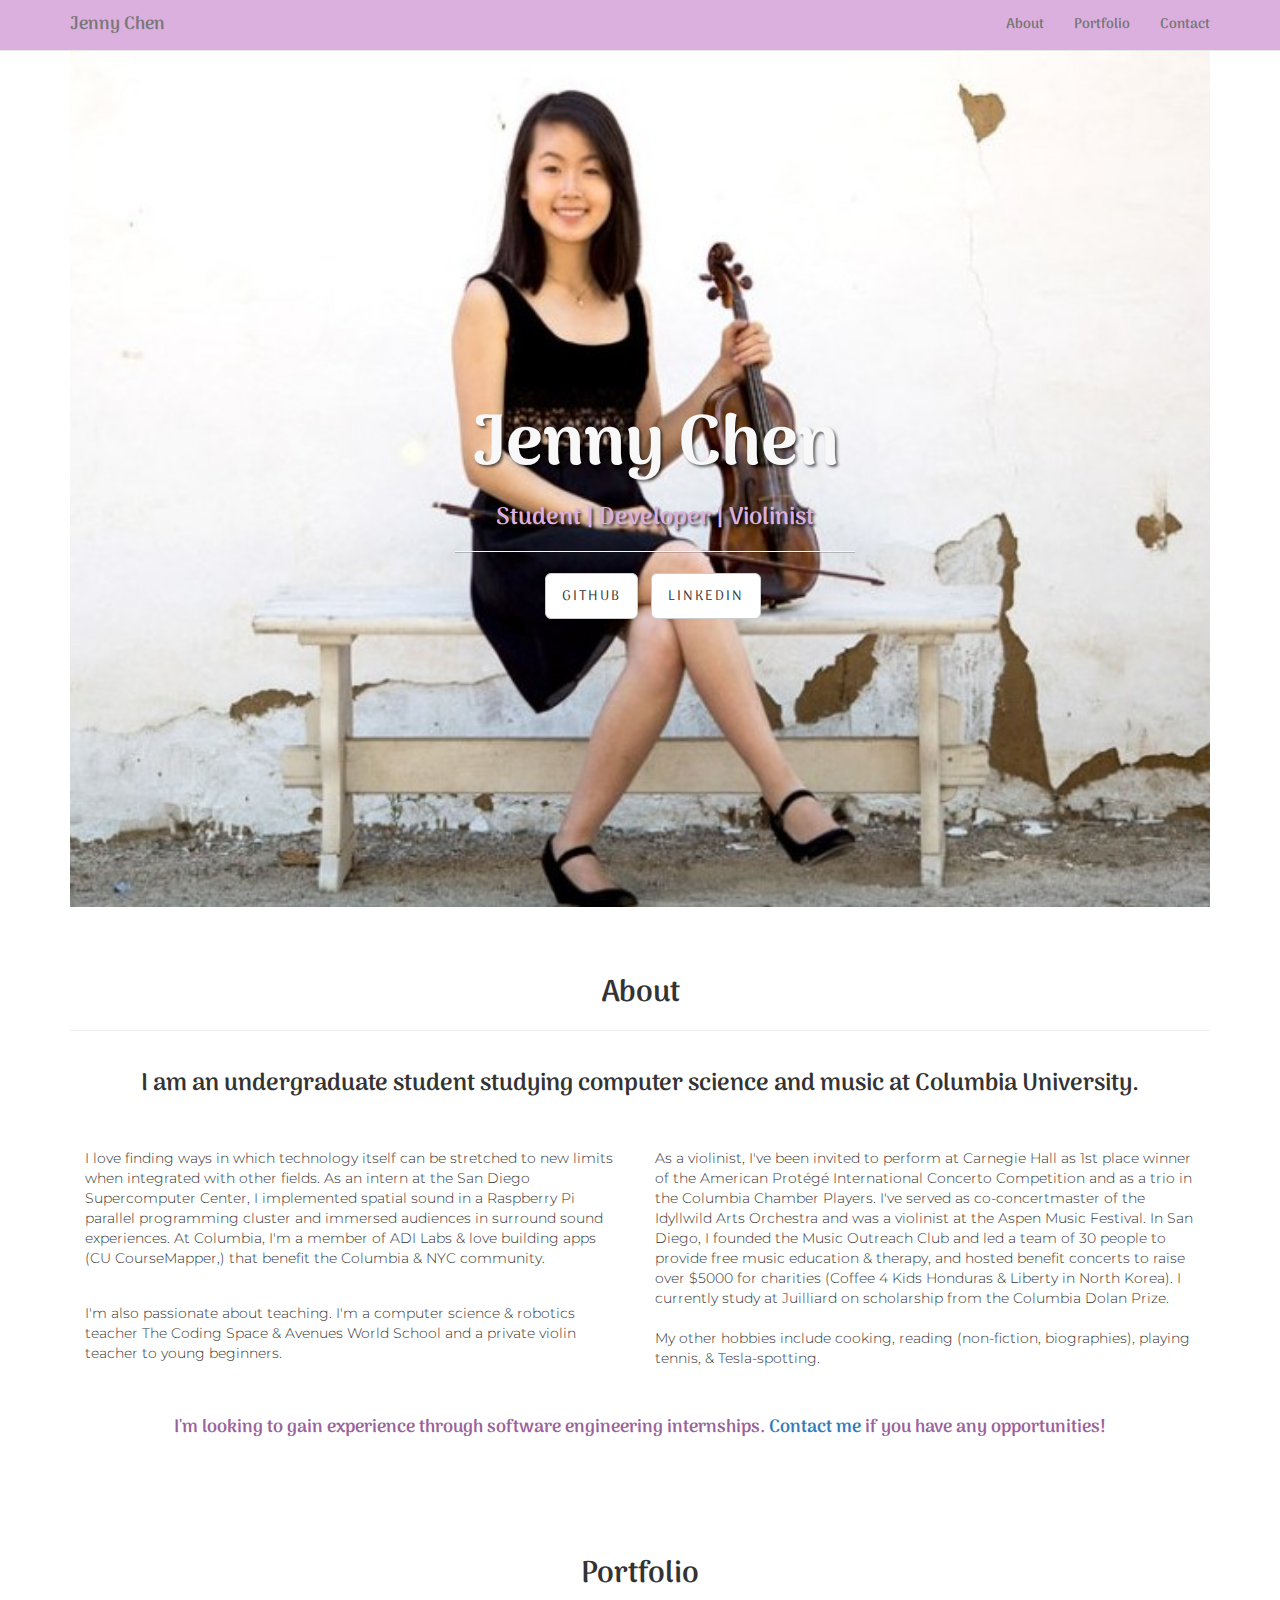
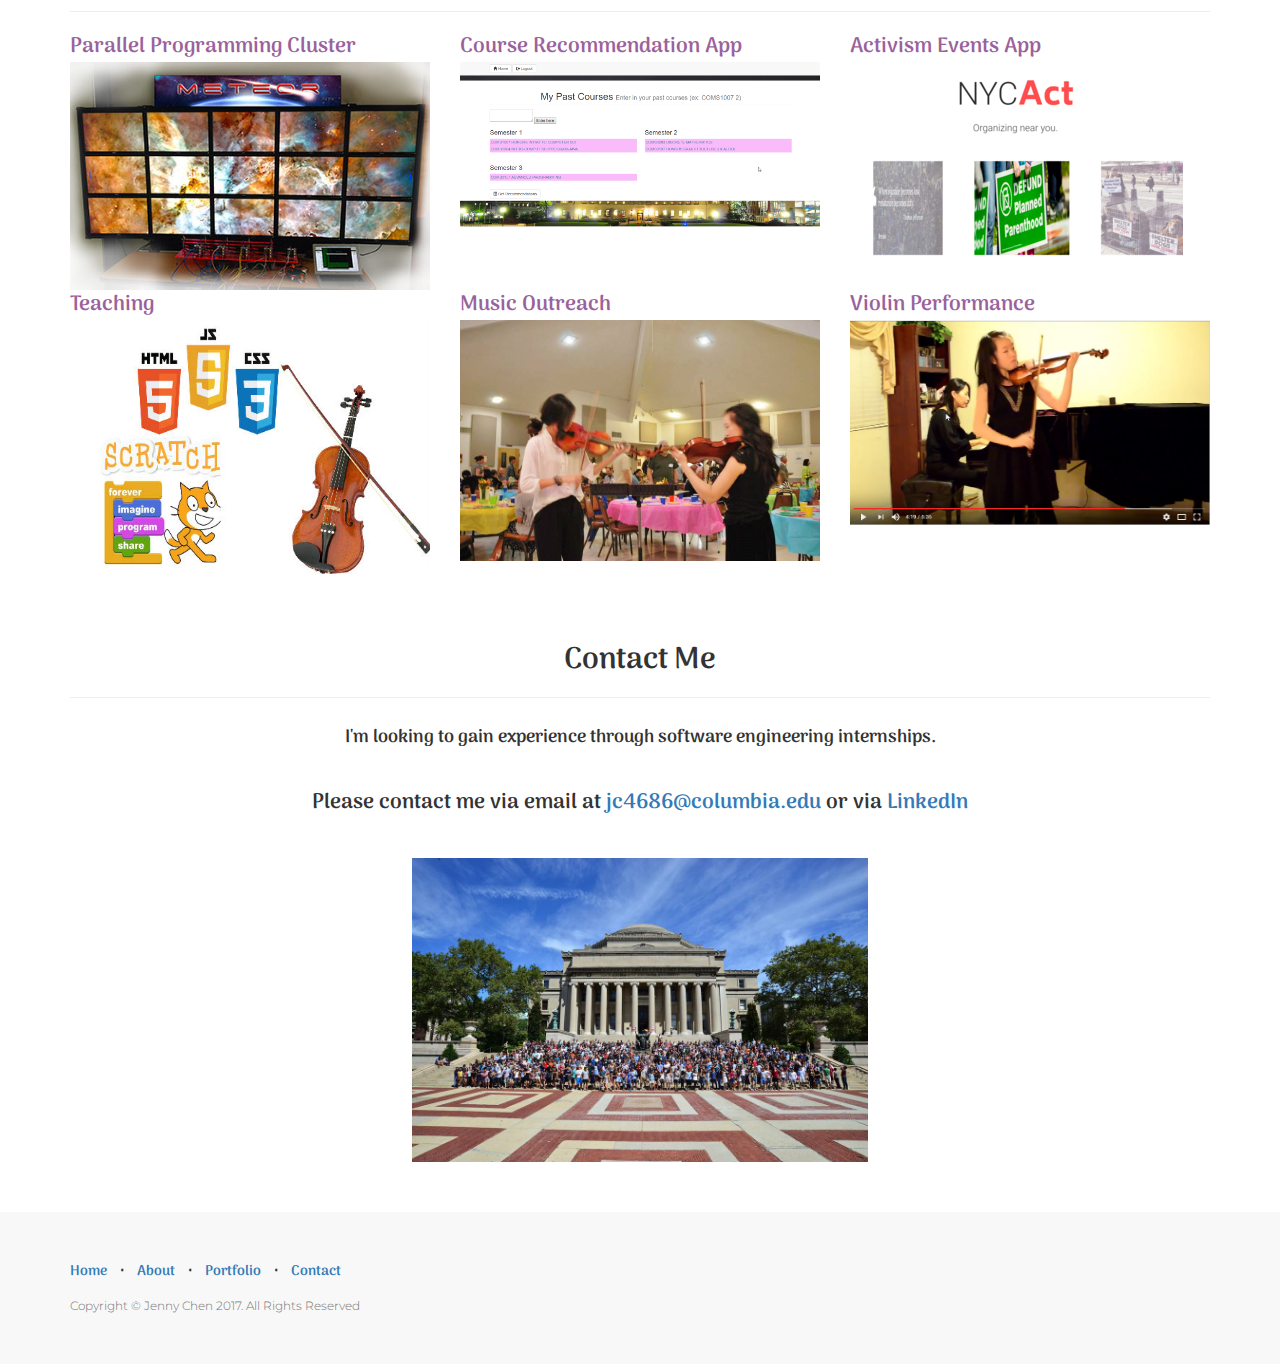
==== index.html @ 87998c42 "Update index.html" ====
<!DOCTYPE html>
<html lang="en">

<head>

    <meta charset="utf-8">
    <meta http-equiv="X-UA-Compatible" content="IE=edge">
    <meta name="viewport" content="width=device-width, initial-scale=1">
    <meta name="description" content="">
    <meta name="author" content="">

    <title>Jenny Chen- Student, Developer, Violinist</title>

    <!-- Bootstrap Core CSS -->
    <link href="css/bootstrap.min.css" rel="stylesheet">

    <!-- Custom CSS -->
    <link href="css/landing-page.css" rel="stylesheet">

    <!-- Custom Fonts -->
    <link href="font-awesome/css/font-awesome.min.css" rel="stylesheet" type="text/css">
   
	<link href="https://fonts.googleapis.com/css?family=Arima+Madurai|Montserrat" rel="stylesheet">

    <!-- HTML5 Shim and Respond.js IE8 support of HTML5 elements and media queries -->
    <!-- WARNING: Respond.js doesn't work if you view the page via file:// -->
    <!--[if lt IE 9]>
        <script src="https://oss.maxcdn.com/libs/html5shiv/3.7.0/html5shiv.js"></script>
        <script src="https://oss.maxcdn.com/libs/respond.js/1.4.2/respond.min.js"></script>
    <![endif]-->

</head>

<body>

      <!-- Navigation -->
    <nav id="mainNav" class="navbar navbar-default navbar-fixed-top navbar-custom">
        <div class="container">
            <!-- Brand and toggle get grouped for better mobile display -->
            <div class="navbar-header page-scroll">
                <button type="button" class="navbar-toggle" data-toggle="collapse" data-target="#bs-example-navbar-collapse-1">
                    <span class="sr-only">Toggle navigation</span> Menu <i class="fa fa-bars"></i>
                </button>
                <a class="navbar-brand" href="#">Jenny Chen</a>
            </div>

            <!-- Collect the nav links, forms, and other content for toggling -->
            <div class="collapse navbar-collapse" id="bs-example-navbar-collapse-1">
                <ul class="nav navbar-nav navbar-right">
                    <li class="hidden">
                        <a href="#"></a>
                    </li>
                    <li class="page-scroll">
                        <a href="#about">About</a>
                    </li>
					<li class="page-scroll">
                        <a href="#portfolio">Portfolio</a>
                    </li>
                    <li class="page-scroll">
                        <a href="#contact">Contact</a>
                    </li>
					<!--
					 <li>
                        <a href="\blog.html">Blog</a>
                    </li>
					-->
                </ul>
            </div>
            <!-- /.navbar-collapse -->
        </div>
        <!-- /.container-fluid -->
    </nav>


    <!-- Header -->
	<section id="">
    <a name="about"></a>
	
    <div class="intro-header">
        <div class="container">

            <div class="row">
                <div class="col-lg-12">
                    <div class="intro-message">
                        <h1 id= "header">Jenny Chen</h1>
                        <span id= "subheader"><h3 >Student | Developer | Violinist</h3> </span>
                        <hr class="intro-divider" style="color: #9a629c;">
                        <ul class="list-inline intro-social-buttons">
                            <li>
                                <a href="https://github.com/jenchen1398" class="btn btn-default btn-lg"><i class="fa fa-github fa-fw"></i> <span class="network-name">Github</span></a>
                            </li>
                            <li>
                                <a href="https://www.linkedin.com/in/jc4686" class="btn btn-default btn-lg"><i class="fa fa-linkedin fa-fw"></i> <span class="network-name">Linkedin</span></a>
                            </li>
                        </ul>
                    </div>
                </div>
            </div>

        </div>
        <!-- /.container -->

    </div>
	</section>
    <!-- /.intro-header -->

   
    <!-- About Section -->
    <section class="success" id="about">
        <div class="container">
            <div class="row">
                <div class="col-lg-12 text-center">
                    <h2>About</h2>
                    <hr class="star-light">
                </div>
            </div>
            <div class="row"> 
				<div class = "col-lg-12 text-center"> <h3  style="padding-bottom: 40px;">I am an undergraduate student studying computer science and music at Columbia University. </h3>
				</div>
				<div class = "col-sm-12">
                <div class="col-sm-6 " style="padding-bottom: 20px">
                    <p class ="text-indent" style="padding-bottom: 25px">I love finding ways in which technology itself can be stretched to new limits when integrated with other fields. As an intern at the San Diego Supercomputer Center, I implemented spatial sound in a Raspberry Pi parallel programming cluster and immersed audiences in surround sound experiences. At Columbia, I'm a member of ADI Labs & love building apps (CU CourseMapper,) that benefit the Columbia & NYC community. </p>
					<p class ="text-indent" style="padding-bottom: 10px">I'm also passionate about teaching. I'm a computer science & robotics teacher The Coding Space & Avenues World School and a private violin teacher to young beginners.</p>
</p>
                </div>
                <div class="col-sm-6" style="padding-bottom: 20px">
                    <p class ="text-indent" style="padding-bottom: 10px">As a violinist, I've been invited to perform at Carnegie Hall as 1st place winner of the American Protégé International Concerto Competition and as a trio in the Columbia Chamber Players. I've served as co-concertmaster of the Idyllwild Arts Orchestra and was a violinist at the Aspen Music Festival. In San Diego, I founded the Music Outreach Club and led a team of 30 people to provide free music education & therapy, and hosted benefit concerts to raise over $5000 for charities (Coffee 4 Kids Honduras & Liberty in North Korea). I currently study at Juilliard on scholarship from the Columbia Dolan Prize. </p> 
					<p class ="text-indent" style="padding-bottom: 10px">My other hobbies include cooking, reading (non-fiction, biographies), playing tennis, & Tesla-spotting.</p>
</p>
                </div>
				<h4 class="col-lg-12 text-center" style="padding-bottom: 40px; color: #9a629c;">I'm looking to gain experience through software engineering internships. <a href="#contact">Contact me</a> if you have any opportunities!</h4>
            </div>
        </div>
    </section>
	<!-- Portfolio Grid Section -->
    <section id="portfolio">
        <div class="container">
            <div class="row">
                <div class="col-lg-12 text-center">
                    <h2>Portfolio</h2>
                    <hr class="star-primary">
                </div>
            </div>
			<div class="row">
			 <div class="col-sm-4 portfolio-item">
                    <a href="meteor.html" class="portfolio-link" data-toggle="modal">
                        <div class="caption">
                            <div class="caption-content">
                                <span id = "portfolio-caption" class="text-center">Parallel Programming Cluster</span>
                            </div>
                        </div>
                        <img src="img/portfolio/meteor.jpg" class="img-responsive" alt="">
                    </a>
                </div>
                <div class="col-sm-4 portfolio-item">
                    <a href="coursemapper.html" class="portfolio-link" data-toggle="modal">
                        <div class="caption">
                            <div class="caption-content" style = "color: black">
                                <span id = "portfolio-caption" class="text-center">Course Recommendation App</span>
                            </div>
                        </div>
                        <img src="img/portfolio/courserec.png" class="img-responsive" alt="">
                    </a>
                </div>
                <div class="col-sm-4 portfolio-item">
                    <a href="nycact.html" class="portfolio-link" data-toggle="modal">
                        <div class="caption">
                            <div class="caption-content">
                                <span id = "portfolio-caption" class="text-center">Activism Events App</span>
                            </div>
                        </div>
                        <img src="img/portfolio/nycact.PNG" class="img-responsive" alt="">
                    </a>
                </div>
			</div>
            <div class="row">
               
				 <div class="col-sm-4 portfolio-item">
                    <a href="teaching.html" class="portfolio-link" data-toggle="modal">
                        <div class="caption">
                            <div class="caption-content">
                                <span id = "portfolio-caption" class="text-center">Teaching</span>
                            </div>
                        </div>
                        <img src="img/portfolio/js.jpg" class="img-responsive" alt="">
                    </a>
                </div>
                <div class="col-sm-4 portfolio-item">
                    <a href="http://westviewmoc.weebly.com/photos--videos.html" class="portfolio-link" data-toggle="modal">
                        <div class="caption">
                            <div class="caption-content">
                                <span id = "portfolio-caption" class="text-center">Music Outreach</span>
                            </div>
                        </div>
                        <img src="img/portfolio/hondurasconcert.jpg" class="img-responsive" alt="">
                    </a>
                </div>
				<div class="col-sm-4 portfolio-item">
                    <a href="https://www.youtube.com/watch?v=DtGuOMxOeh4" class="portfolio-link" data-toggle="modal">
                        <div class="caption">
                            <div class="caption-content">
                                <span id = "portfolio-caption" class="text-center">Violin Performance</span>
                            </div>
                        </div>
                        <img src="img/portfolio/tarentella.png" class="img-responsive" alt="">
                    </a>
                </div>
                
            </div>
        </div>
    </section>

    <!-- Contact Section -->
    <section id="contact">
        <div class="container">
            <div class="row">
                <div class="col-lg-12 text-center">
                    <h2 >Contact Me</h2>
                    <hr class="star-primary">
                </div>
            </div>
            <div class="row">
		    <h4 class="text-center">I'm looking to gain experience through software engineering internships.</h4>
                <div class="col-lg-8 col-lg-offset-2 text-center" style="font-size:1.5em; padding-top:30px; padding-bottom: 40px;">
                    Please contact me via email at <a href = "@mailto:jc4686@columbia.edu">jc4686@columbia.edu</a> or via <a href="https://www.linkedin.com/in/jc4686" style="text-decoration:none">LinkedIn</a>
                </div>
				<div class="container">
				<img id = "columbia2020" src="img/columbia2020.jpg" align="middle" class="img-responsive">
				</div>
            </div>
        </div>
    </section>

    </div>
    <!-- /.banner -->

    <!-- Footer -->
    <footer>
        <div class="container">
            <div class="row">
                <div class="col-lg-12">
                    <ul class="list-inline">
                        <li>
                            <a href="#">Home</a>
                        </li>
                        <li class="footer-menu-divider">&sdot;</li>
                        <li>
                            <a href="#about">About</a>
                        </li>
                        <li class="footer-menu-divider">&sdot;</li>
                        <li>
                            <a href="#portfolio">Portfolio</a>
                        </li>
                        <li class="footer-menu-divider">&sdot;</li>
                        <li>
                            <a href="#contact">Contact</a>
                        </li>
                    </ul>
                    <p class="copyright text-muted small">Copyright &copy; Jenny Chen 2017. All Rights Reserved</p>
                </div>
            </div>
        </div>
    </footer>

    <!-- jQuery -->
    <script src="js/jquery.js"></script>

    <!-- Bootstrap Core JavaScript -->
    <script src="js/bootstrap.min.js"></script>


</body>

</html>
---- css/landing-page.css ----
/*
 * Start Bootstrap - Landing Page (http://startbootstrap.com/)
 * Copyright 2013-2016 Start Bootstrap
 * Licensed under MIT (https://github.com/BlackrockDigital/startbootstrap/blob/gh-pages/LICENSE)
 */

body,
html {
    width: 100%;
    height: 100%;
}

body,
h1,
h2,
h3,
h4,
h5,
h6 {
    /*font-family: "Lato","Helvetica Neue",Helvetica,Arial,sans-serif;*/
	font-family: 'Arima Madurai', cursive;
    font-weight: 600;
}
p{
	font-family: 'Montserrat', sans-serif;
	font-weight: 300;
}
#portfolio, #about, #contact {
    padding-top: 50px;
}
#contact {
	padding-bottom: 50px;
}
.topnav {
    font-size: 14px; 
}

.lead {
    font-size: 18px;
    font-weight: 400;
}


.intro-header {
    padding-top: 130px; /* If you're making other pages, make sure there is 50px of padding to make sure the navbar doesn't overlap content! */
    padding-bottom: 50px;
	margin-left: 70px;
	margin-right: 70px;
	margin-top: 50px;
    text-align: center;
    color: #f8f8f8;
    background: url(../img/student01.jpg) no-repeat center center;
    background-size: cover;
}

.intro-message {
    position: relative;
    padding-top: 20%;
    padding-bottom: 20%;
}

.intro-message > h1 {
    margin: 0;
    text-shadow: 2px 2px 3px rgba(0,0,0,0.6);
    font-size: 5em;
	font-weight: 800;
}

.intro-divider {
    width: 400px;
    border-top: 1px solid #f8f8f8;
    border-bottom: 1px solid rgba(0,0,0,0.2);
}

.intro-message > h3 {
    text-shadow: 2px 2px 3px rgba(0,0,0,0.6);
}

@media(max-width:767px) {
    .intro-message {
        padding-bottom: 15%;
    }

    .intro-message > h1 {
        font-size: 3em;
    }

    ul.intro-social-buttons > li {
        display: block;
        margin-bottom: 20px;
        padding: 0;
    }

    ul.intro-social-buttons > li:last-child {
        margin-bottom: 0;
    }

    .intro-divider {
        width: 100%;
    }
}

.network-name {
    text-transform: uppercase;
    font-size: 14px;
    font-weight: 400;
    letter-spacing: 2px;
}

.content-section-a {
    padding: 50px 0;
    background-color: #f8f8f8;
}

.content-section-b {
    padding: 50px 0;
    border-top: 1px solid #e7e7e7;
    border-bottom: 1px solid #e7e7e7;
}

.section-heading {
    margin-bottom: 30px;
}

.section-heading-spacer {
    float: left;
    width: 200px;
    border-top: 3px solid #e7e7e7;
}

.banner {
    padding: 100px 0;
    color: #f8f8f8;
    background: url(../img/banner-bg.jpg) no-repeat center center;
    background-size: cover;
}

.banner h2 {
    margin: 0;
    text-shadow: 2px 2px 3px rgba(0,0,0,0.6);
    font-size: 3em;
}

.banner ul {
    margin-bottom: 0;
}

.banner-social-buttons {
    float: right;
    margin-top: 0;
}

@media(max-width:1199px) {
    ul.banner-social-buttons {
        float: left;
        margin-top: 15px;
    }
}

@media(max-width:767px) {
    .banner h2 {
        margin: 0;
        text-shadow: 2px 2px 3px rgba(0,0,0,0.6);
        font-size: 3em;
    }

    ul.banner-social-buttons > li {
        display: block;
        margin-bottom: 20px;
        padding: 0;
    }

    ul.banner-social-buttons > li:last-child {
        margin-bottom: 0;
    }
}
#portfolio-caption{
	text-align: center;
	font-size: 1.5em;
	color: #9a629c;;
}
#subheader{
	color: #DCB0DE;
	 text-shadow: 2px 2px 3px rgba(0,0,0,0.8);
	 font-family: 'Montserrat', sans-serif !important;
	 font-weight: 700 !important;
}
footer {
    padding: 50px 0;
    background-color: #f8f8f8;
}
#mainNav{
	background-color: #DCB0DE !important;
	color: white;
}
p.copyright {
    margin: 15px 0 0;
}
img#columbia2020 {
	max-width: 40%;
	max-height:40%;
	margin: auto;
}

img#portfolioimg{
	margin:auto;
}
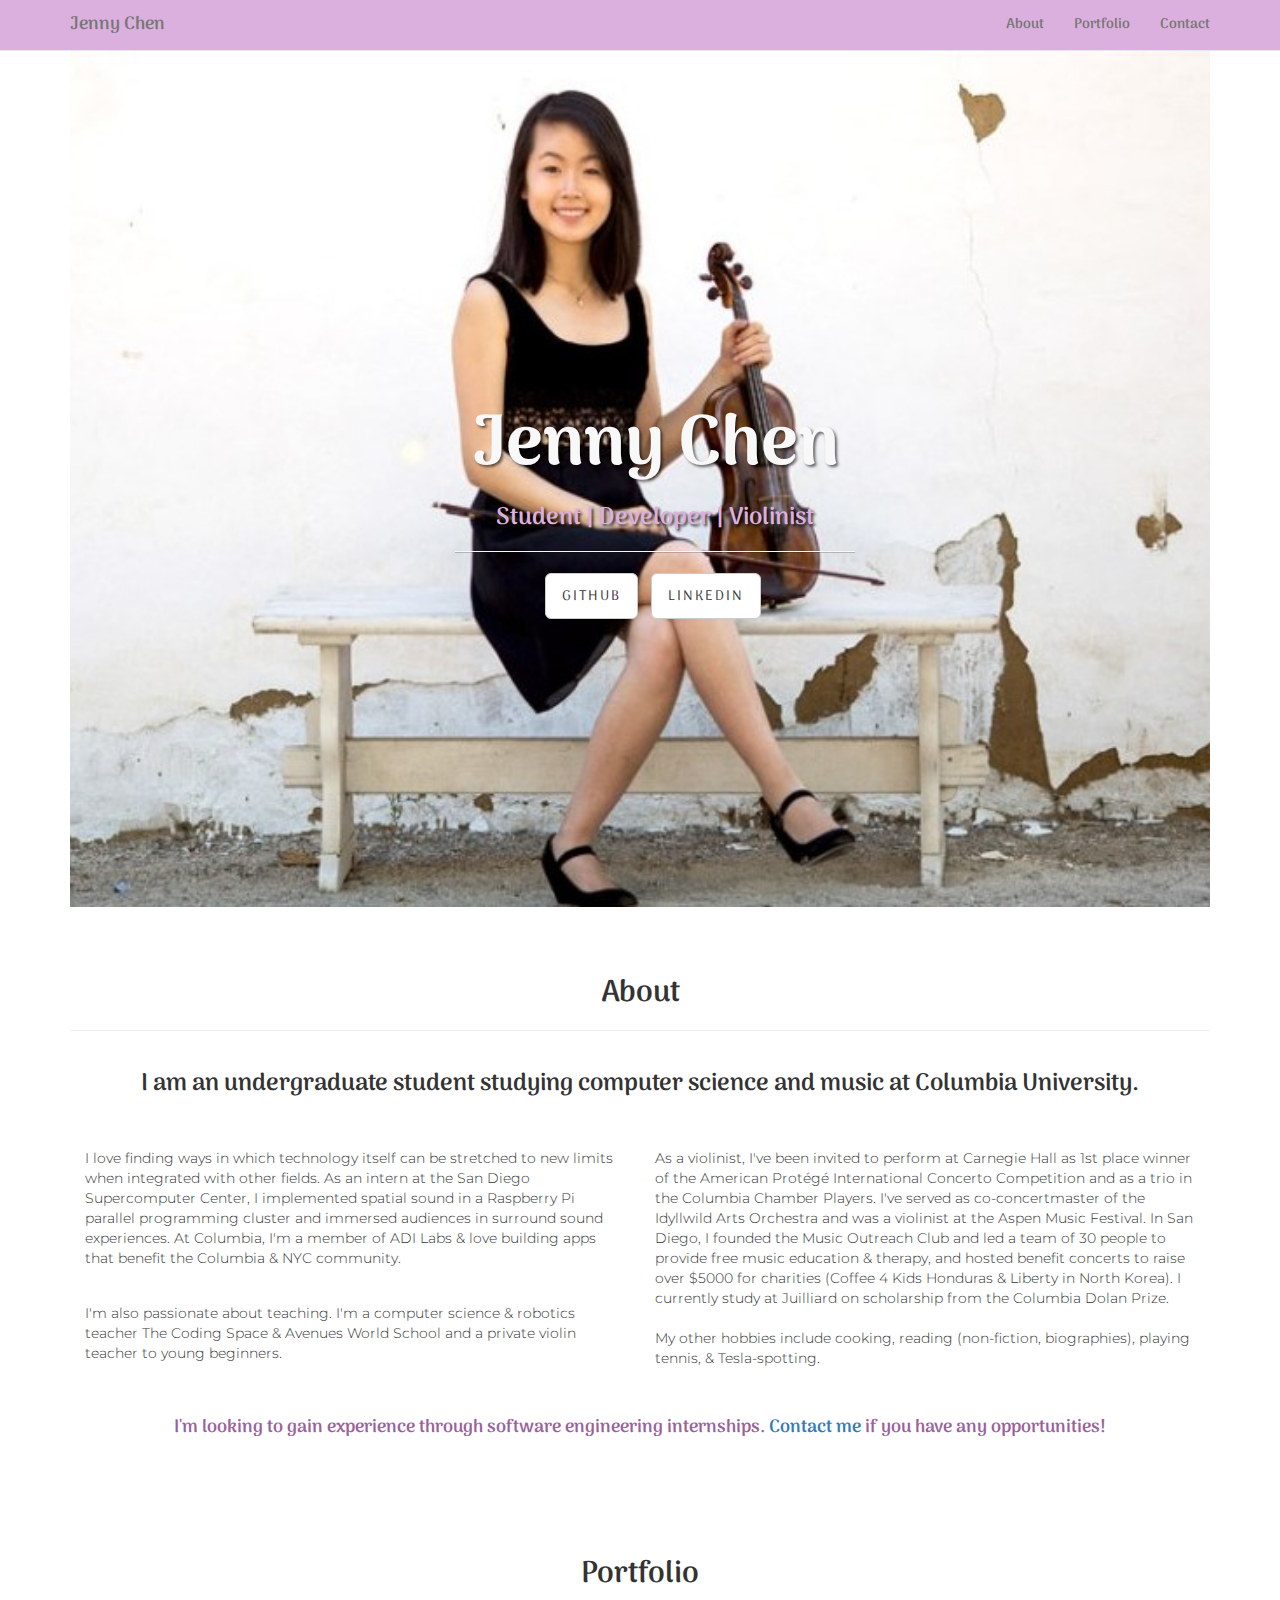
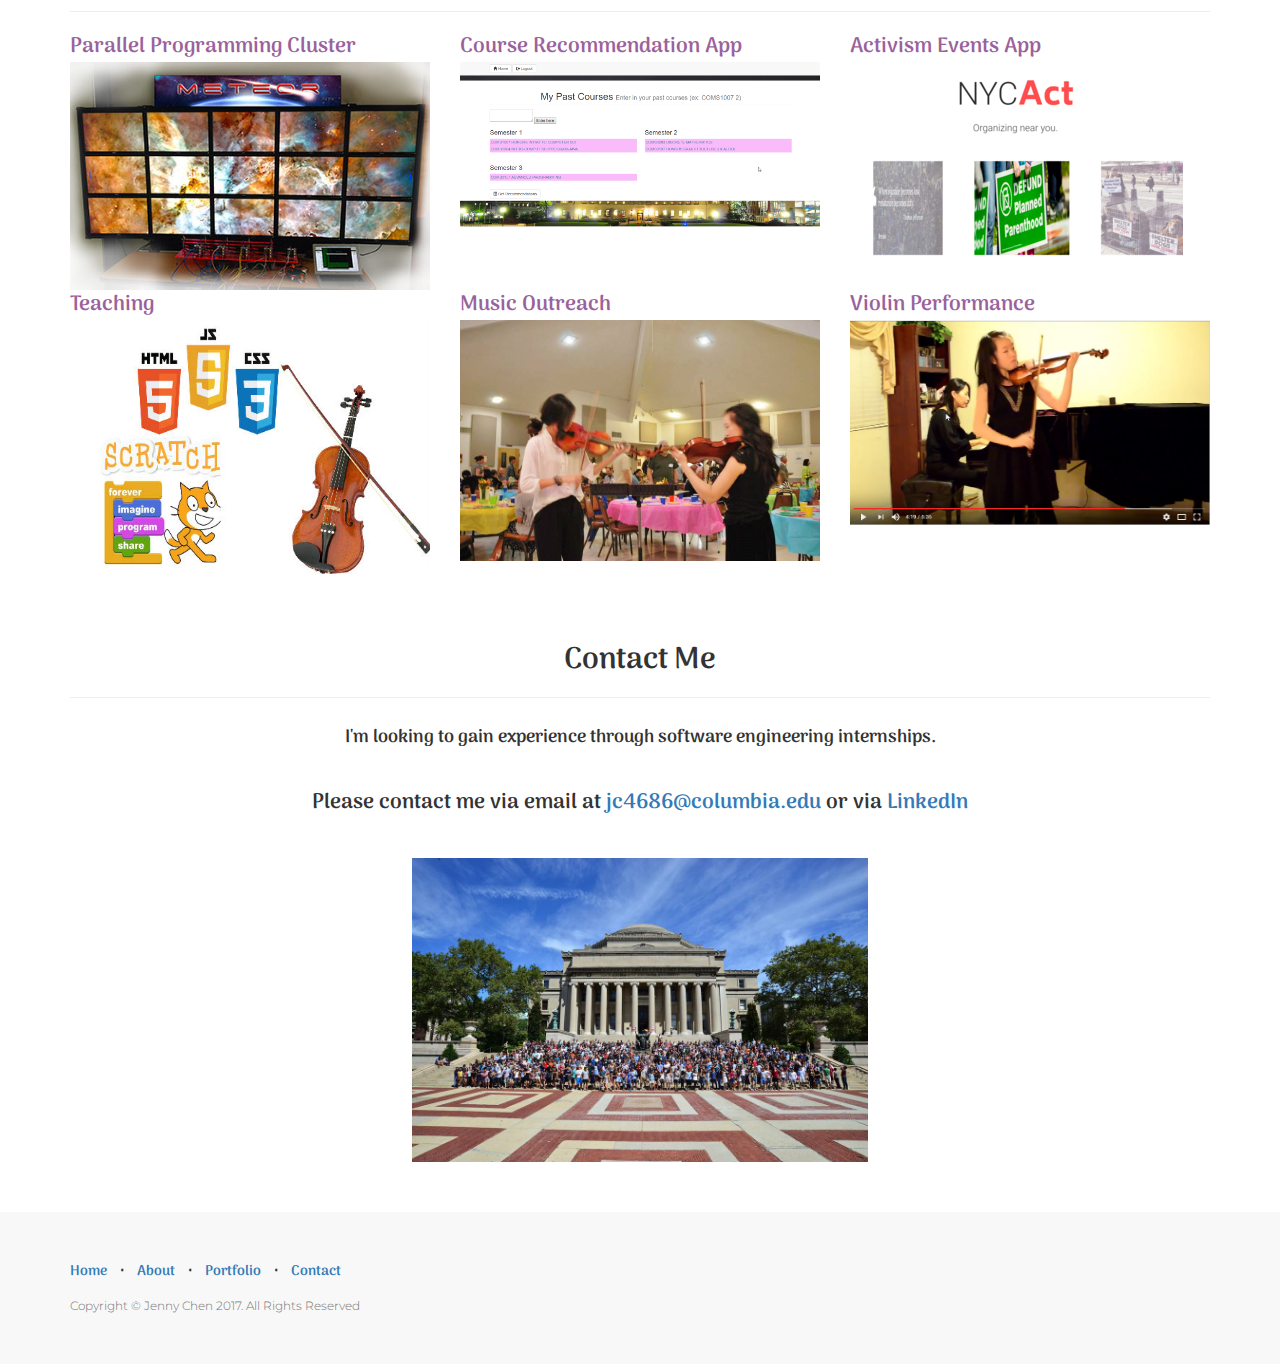
==== commit 94b1dca8: "Update index.html" ====
--- a/index.html
+++ b/index.html
@@ -119,7 +119,7 @@
 				</div>
 				<div class = "col-sm-12">
                 <div class="col-sm-6 " style="padding-bottom: 20px">
-                    <p class ="text-indent" style="padding-bottom: 25px">I love finding ways in which technology itself can be stretched to new limits when integrated with other fields. As an intern at the San Diego Supercomputer Center, I implemented spatial sound in a Raspberry Pi parallel programming cluster and immersed audiences in surround sound experiences. At Columbia, I'm a member of ADI Labs & love building apps (CU CourseMapper,) that benefit the Columbia & NYC community. </p>
+                    <p class ="text-indent" style="padding-bottom: 25px">I love finding ways in which technology itself can be stretched to new limits when integrated with other fields. As an intern at the San Diego Supercomputer Center, I implemented spatial sound in a Raspberry Pi parallel programming cluster and immersed audiences in surround sound experiences. At Columbia, I'm a member of ADI Labs & love building apps that benefit the Columbia & NYC community. </p>
 					<p class ="text-indent" style="padding-bottom: 10px">I'm also passionate about teaching. I'm a computer science & robotics teacher The Coding Space & Avenues World School and a private violin teacher to young beginners.</p>
 </p>
                 </div>
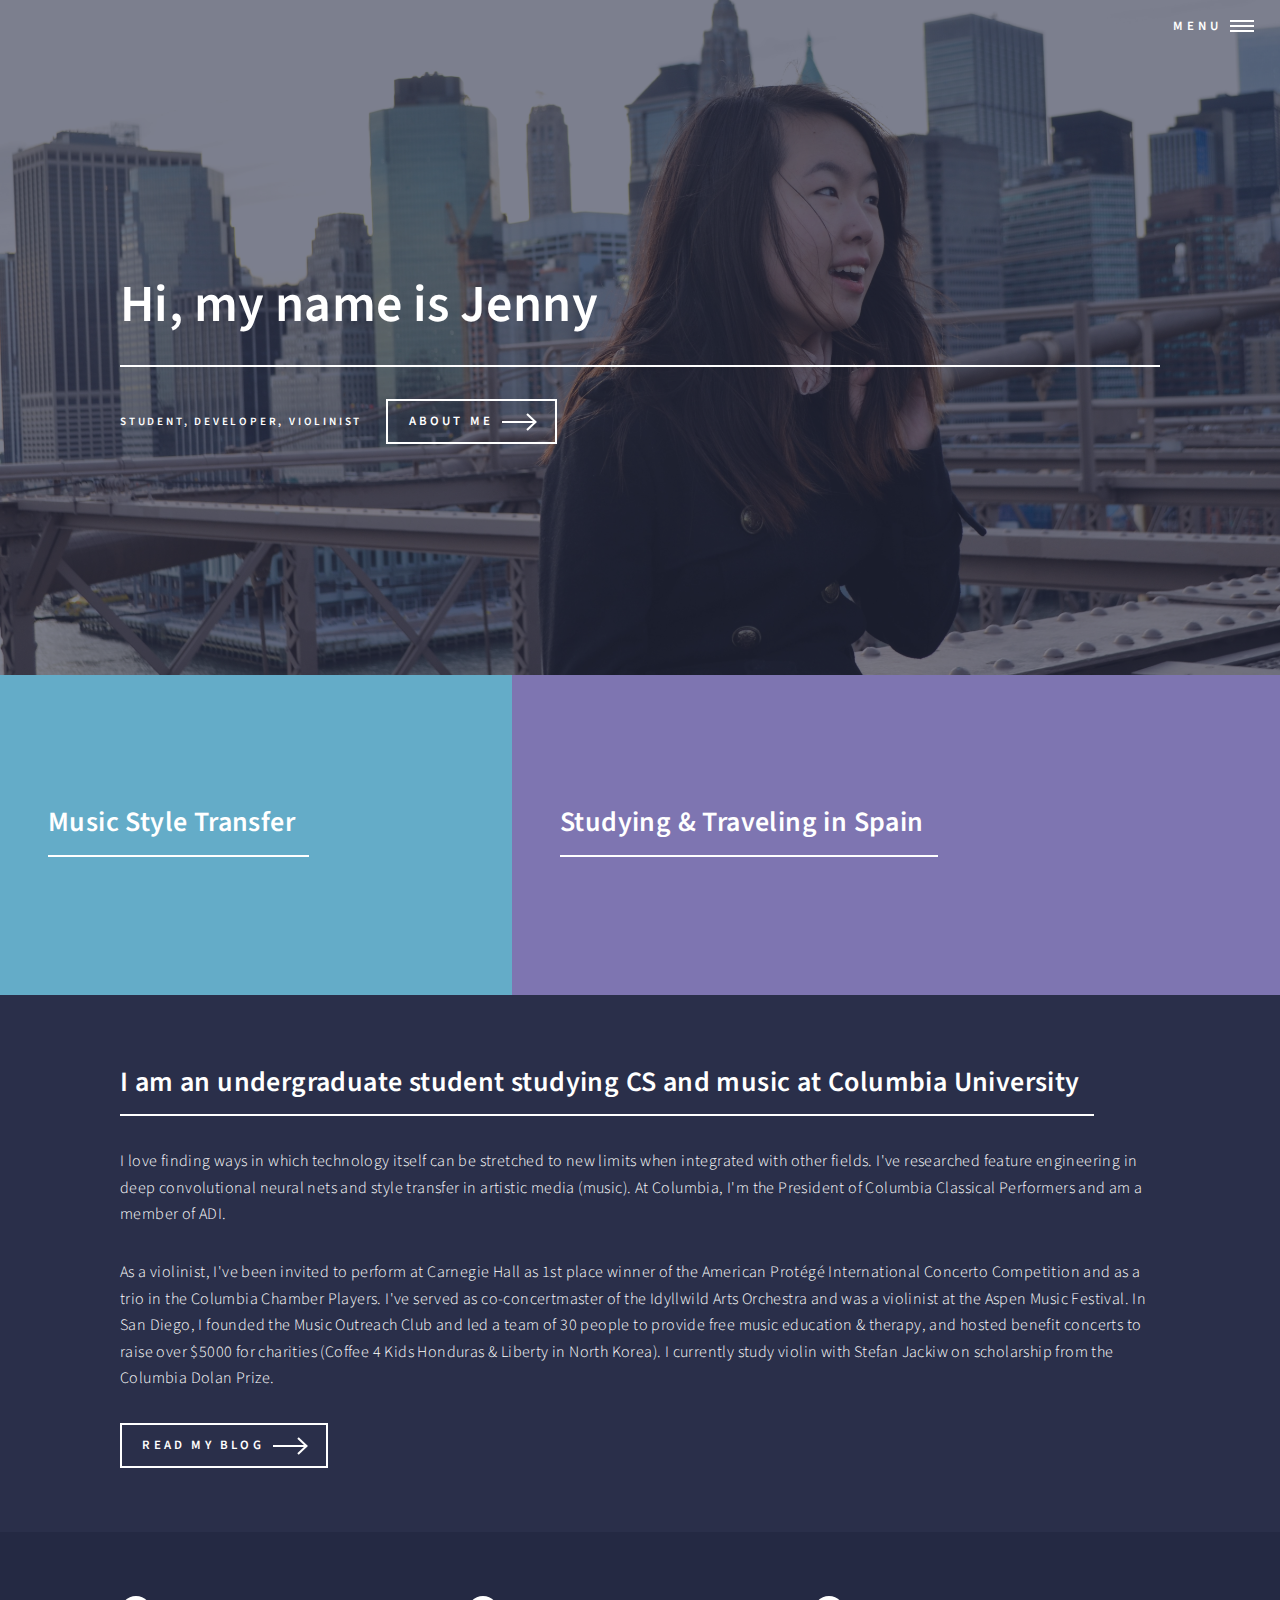
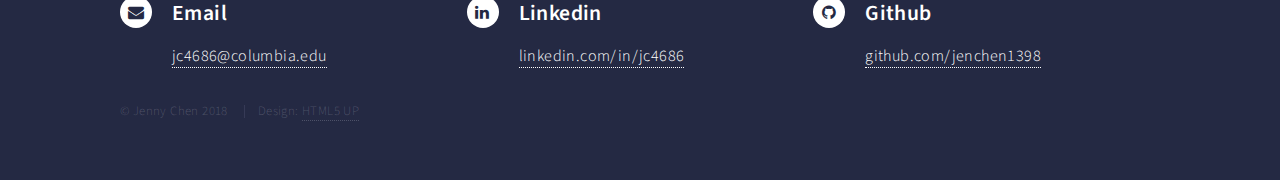
==== commit bffe455c: "adding hugo site" ====
--- a/index.html
+++ b/index.html
@@ -1,274 +1,197 @@
-<!DOCTYPE html>
-<html lang="en">
+<!DOCTYPE HTML>
+<html lang="en-us">
 
-<head>
+	<head>
+	<meta charset="utf-8" />
+	<meta http-equiv="X-UA-Compatible" content="IE=edge">
+	<meta name="viewport" content="width=device-width, initial-scale=1, user-scalable=no" />
+	<meta name="description" content="Your description">
+	<meta name="author" content="Jenny Chen">
+	<meta name="generator" content="Hugo 0.53" />
+	<title>Jenny Chen: Student, Developer, Violinist</title>
+	<!-- Stylesheets -->
+	
+	<link rel="stylesheet" href="http://jenchen1398.github.io/css/main.css"/>
+	
+	
 
-    <meta charset="utf-8">
-    <meta http-equiv="X-UA-Compatible" content="IE=edge">
-    <meta name="viewport" content="width=device-width, initial-scale=1">
-    <meta name="description" content="">
-    <meta name="author" content="">
+	
+		<link rel="stylesheet" href="http://jenchen1398.github.io/css/my.css">
+	
 
-    <title>Jenny Chen- Student, Developer, Violinist</title>
+	<!-- Custom Fonts -->
+	<link href="http://jenchen1398.github.io/css/font-awesome.min.css" rel="stylesheet" type="text/css">
 
-    <!-- Bootstrap Core CSS -->
-    <link href="css/bootstrap.min.css" rel="stylesheet">
+	
+	<link rel="shortcut icon" type="image/x-icon" href="http://jenchen1398.github.io/favicon.ico">
+	<link rel="icon" type="image/x-icon" href="http://jenchen1398.github.io/favicon.ico">
+	
 
-    <!-- Custom CSS -->
-    <link href="css/landing-page.css" rel="stylesheet">
+	<!-- HTML5 Shim and Respond.js IE8 support of HTML5 elements and media queries -->
+	<!-- WARNING: Respond.js doesn't work if you view the page via file:// -->
+	<!--[if lt IE 9]>
+	<script src="js/ie/html5shiv.js"></script>
+	<script src="js/ie/html5shiv.jsrespond.min.js"></script>
+	<![endif]-->
+</head>
+	<body>
 
-    <!-- Custom Fonts -->
-    <link href="font-awesome/css/font-awesome.min.css" rel="stylesheet" type="text/css">
-   
-	<link href="https://fonts.googleapis.com/css?family=Arima+Madurai|Montserrat" rel="stylesheet">
+	<!-- Wrapper -->
+		<div id="wrapper">
 
-    <!-- HTML5 Shim and Respond.js IE8 support of HTML5 elements and media queries -->
-    <!-- WARNING: Respond.js doesn't work if you view the page via file:// -->
-    <!--[if lt IE 9]>
-        <script src="https://oss.maxcdn.com/libs/html5shiv/3.7.0/html5shiv.js"></script>
-        <script src="https://oss.maxcdn.com/libs/respond.js/1.4.2/respond.min.js"></script>
-    <![endif]-->
+			<!-- Header -->
+    <header id="header" class="alt style2=3">
+        <a href="http://jenchen1398.github.io/" class="logo"><img src="/img/logo.png" alt="" /></a>
+        <nav>
+            <a href="#menu">Menu</a>
+        </nav>
+    </header>
 
-</head>
+<!-- Menu -->
+    <nav id="menu">
+        <ul class="links">
+            
+                <li><a href="/#">Home</a></li>
+            
+                <li><a href="/#one">Portfolio</a></li>
+            
+                <li><a href="/#two">About</a></li>
+            
+                <li><a href="/#footer">Contact</a></li>
+            
 
-<body>
-
-      <!-- Navigation -->
-    <nav id="mainNav" class="navbar navbar-default navbar-fixed-top navbar-custom">
-        <div class="container">
-            <!-- Brand and toggle get grouped for better mobile display -->
-            <div class="navbar-header page-scroll">
-                <button type="button" class="navbar-toggle" data-toggle="collapse" data-target="#bs-example-navbar-collapse-1">
-                    <span class="sr-only">Toggle navigation</span> Menu <i class="fa fa-bars"></i>
-                </button>
-                <a class="navbar-brand" href="#">Jenny Chen</a>
-            </div>
-
-            <!-- Collect the nav links, forms, and other content for toggling -->
-            <div class="collapse navbar-collapse" id="bs-example-navbar-collapse-1">
-                <ul class="nav navbar-nav navbar-right">
-                    <li class="hidden">
-                        <a href="#"></a>
-                    </li>
-                    <li class="page-scroll">
-                        <a href="#about">About</a>
-                    </li>
-					<li class="page-scroll">
-                        <a href="#portfolio">Portfolio</a>
-                    </li>
-                    <li class="page-scroll">
-                        <a href="#contact">Contact</a>
-                    </li>
-					<!--
-					 <li>
-                        <a href="\blog.html">Blog</a>
-                    </li>
-					-->
-                </ul>
-            </div>
-            <!-- /.navbar-collapse -->
-        </div>
-        <!-- /.container-fluid -->
+        </ul>
+        <ul class="actions vertical">
+            
+            
+        </ul>
     </nav>
 
-
-    <!-- Header -->
-	<section id="">
-    <a name="about"></a>
-	
-    <div class="intro-header">
-        <div class="container">
-
-            <div class="row">
-                <div class="col-lg-12">
-                    <div class="intro-message">
-                        <h1 id= "header">Jenny Chen</h1>
-                        <span id= "subheader"><h3 >Student | Developer | Violinist</h3> </span>
-                        <hr class="intro-divider" style="color: #9a629c;">
-                        <ul class="list-inline intro-social-buttons">
-                            <li>
-                                <a href="https://github.com/jenchen1398" class="btn btn-default btn-lg"><i class="fa fa-github fa-fw"></i> <span class="network-name">Github</span></a>
-                            </li>
-                            <li>
-                                <a href="https://www.linkedin.com/in/jc4686" class="btn btn-default btn-lg"><i class="fa fa-linkedin fa-fw"></i> <span class="network-name">Linkedin</span></a>
-                            </li>
-                        </ul>
-                    </div>
-                </div>
-            </div>
-
-        </div>
-        <!-- /.container -->
-
-    </div>
-	</section>
-    <!-- /.intro-header -->
-
-   
-    <!-- About Section -->
-    <section class="success" id="about">
-        <div class="container">
-            <div class="row">
-                <div class="col-lg-12 text-center">
-                    <h2>About</h2>
-                    <hr class="star-light">
-                </div>
-            </div>
-            <div class="row"> 
-				<div class = "col-lg-12 text-center"> <h3  style="padding-bottom: 40px;">I am an undergraduate student studying computer science and music at Columbia University. </h3>
-				</div>
-				<div class = "col-sm-12">
-                <div class="col-sm-6 " style="padding-bottom: 20px">
-                    <p class ="text-indent" style="padding-bottom: 25px">I love finding ways in which technology itself can be stretched to new limits when integrated with other fields. As an intern at the San Diego Supercomputer Center, I implemented spatial sound in a Raspberry Pi parallel programming cluster and immersed audiences in surround sound experiences. At Columbia, I'm a member of ADI Labs & love building apps that benefit the Columbia & NYC community. </p>
-					<p class ="text-indent" style="padding-bottom: 10px">I'm also passionate about teaching. I'm a computer science & robotics teacher The Coding Space & Avenues World School and a private violin teacher to young beginners.</p>
-</p>
-                </div>
-                <div class="col-sm-6" style="padding-bottom: 20px">
-                    <p class ="text-indent" style="padding-bottom: 10px">As a violinist, I've been invited to perform at Carnegie Hall as 1st place winner of the American Protégé International Concerto Competition and as a trio in the Columbia Chamber Players. I've served as co-concertmaster of the Idyllwild Arts Orchestra and was a violinist at the Aspen Music Festival. In San Diego, I founded the Music Outreach Club and led a team of 30 people to provide free music education & therapy, and hosted benefit concerts to raise over $5000 for charities (Coffee 4 Kids Honduras & Liberty in North Korea). I currently study at Juilliard on scholarship from the Columbia Dolan Prize. </p> 
-					<p class ="text-indent" style="padding-bottom: 10px">My other hobbies include cooking, reading (non-fiction, biographies), playing tennis, & Tesla-spotting.</p>
-</p>
-                </div>
-				<h4 class="col-lg-12 text-center" style="padding-bottom: 40px; color: #9a629c;">I'm looking to gain experience through software engineering internships. <a href="#contact">Contact me</a> if you have any opportunities!</h4>
-            </div>
-        </div>
-    </section>
-	<!-- Portfolio Grid Section -->
-    <section id="portfolio">
-        <div class="container">
-            <div class="row">
-                <div class="col-lg-12 text-center">
-                    <h2>Portfolio</h2>
-                    <hr class="star-primary">
-                </div>
-            </div>
-			<div class="row">
-			 <div class="col-sm-4 portfolio-item">
-                    <a href="meteor.html" class="portfolio-link" data-toggle="modal">
-                        <div class="caption">
-                            <div class="caption-content">
-                                <span id = "portfolio-caption" class="text-center">Parallel Programming Cluster</span>
-                            </div>
-                        </div>
-                        <img src="img/portfolio/meteor.jpg" class="img-responsive" alt="">
-                    </a>
-                </div>
-                <div class="col-sm-4 portfolio-item">
-                    <a href="coursemapper.html" class="portfolio-link" data-toggle="modal">
-                        <div class="caption">
-                            <div class="caption-content" style = "color: black">
-                                <span id = "portfolio-caption" class="text-center">Course Recommendation App</span>
-                            </div>
-                        </div>
-                        <img src="img/portfolio/courserec.png" class="img-responsive" alt="">
-                    </a>
-                </div>
-                <div class="col-sm-4 portfolio-item">
-                    <a href="nycact.html" class="portfolio-link" data-toggle="modal">
-                        <div class="caption">
-                            <div class="caption-content">
-                                <span id = "portfolio-caption" class="text-center">Activism Events App</span>
-                            </div>
-                        </div>
-                        <img src="img/portfolio/nycact.PNG" class="img-responsive" alt="">
-                    </a>
-                </div>
-			</div>
-            <div class="row">
-               
-				 <div class="col-sm-4 portfolio-item">
-                    <a href="teaching.html" class="portfolio-link" data-toggle="modal">
-                        <div class="caption">
-                            <div class="caption-content">
-                                <span id = "portfolio-caption" class="text-center">Teaching</span>
-                            </div>
-                        </div>
-                        <img src="img/portfolio/js.jpg" class="img-responsive" alt="">
-                    </a>
-                </div>
-                <div class="col-sm-4 portfolio-item">
-                    <a href="http://westviewmoc.weebly.com/photos--videos.html" class="portfolio-link" data-toggle="modal">
-                        <div class="caption">
-                            <div class="caption-content">
-                                <span id = "portfolio-caption" class="text-center">Music Outreach</span>
-                            </div>
-                        </div>
-                        <img src="img/portfolio/hondurasconcert.jpg" class="img-responsive" alt="">
-                    </a>
-                </div>
-				<div class="col-sm-4 portfolio-item">
-                    <a href="https://www.youtube.com/watch?v=DtGuOMxOeh4" class="portfolio-link" data-toggle="modal">
-                        <div class="caption">
-                            <div class="caption-content">
-                                <span id = "portfolio-caption" class="text-center">Violin Performance</span>
-                            </div>
-                        </div>
-                        <img src="img/portfolio/tarentella.png" class="img-responsive" alt="">
-                    </a>
-                </div>
-                
+			<!-- Banner -->
+    <section id="banner" class="major">
+        <div class="inner">
+            <header class="major">
+                <h1>Hi, my name is Jenny</h1>
+            </header>
+            <div class="content">
+                <p>Student, Developer, Violinist</p>
+                <ul class="actions">
+                    <li><a href="#two" class="button next scrolly">About Me</a></li>
+                </ul>
             </div>
         </div>
     </section>
 
-    <!-- Contact Section -->
-    <section id="contact">
-        <div class="container">
-            <div class="row">
-                <div class="col-lg-12 text-center">
-                    <h2 >Contact Me</h2>
-                    <hr class="star-primary">
-                </div>
-            </div>
-            <div class="row">
-		    <h4 class="text-center">I'm looking to gain experience through software engineering internships.</h4>
-                <div class="col-lg-8 col-lg-offset-2 text-center" style="font-size:1.5em; padding-top:30px; padding-bottom: 40px;">
-                    Please contact me via email at <a href = "@mailto:jc4686@columbia.edu">jc4686@columbia.edu</a> or via <a href="https://www.linkedin.com/in/jc4686" style="text-decoration:none">LinkedIn</a>
-                </div>
-				<div class="container">
-				<img id = "columbia2020" src="img/columbia2020.jpg" align="middle" class="img-responsive">
-				</div>
-            </div>
+		<!-- Main -->
+			<div id="main">
+
+				
+					<!-- Header -->
+    <section id="one" class="tiles">
+        
+        <article>
+            <span class="image">
+                <img src=" img/img/blog/cat.jpg" alt="" />
+            </span>
+            <header class="major">
+                <h3><a href="http://jenchen1398.github.io/blog/music-style" class="link">Music Style Transfer</a></h3>
+                <p></p>
+            </header>
+        </article>
+        
+        <article>
+            <span class="image">
+                <img src=" img/acoruna.jpg" alt="" />
+            </span>
+            <header class="major">
+                <h3><a href="http://jenchen1398.github.io/blog/spain" class="link">Studying &amp; Traveling in Spain</a></h3>
+                <p></p>
+            </header>
+        </article>
+        
+    </section>
+				
+
+				
+					<!-- Two -->
+    <section id="two">
+        <div class="inner">
+            <header class="major">
+                <h2>I am an undergraduate student studying CS and music at Columbia University</h2>
+            </header>
+            <p>I love finding ways in which technology itself can be stretched to new limits when integrated with other fields.  I&#39;ve researched feature engineering in deep convolutional neural nets and style transfer in artistic media (music). At Columbia, I&#39;m the President of Columbia Classical Performers and am a member of ADI.</p>
+            <p>As a violinist, I&#39;ve been invited to perform at Carnegie Hall as 1st place winner of the American Protégé International Concerto Competition and as a trio in the Columbia Chamber Players. I&#39;ve served as co-concertmaster of the Idyllwild Arts Orchestra and was a violinist at the Aspen Music Festival. In San Diego, I founded the Music Outreach Club and led a team of 30 people to provide free music education &amp; therapy, and hosted benefit concerts to raise over $5000 for charities (Coffee 4 Kids Honduras &amp; Liberty in North Korea). I currently study violin with Stefan Jackiw on scholarship from the Columbia Dolan Prize.</p>
+            <ul class="actions">
+                <li><a href="http://jenchen1398.github.io/blog" class="button next">Read My Blog</a></li>
+            </ul>
         </div>
     </section>
+				
 
-    </div>
-    <!-- /.banner -->
+			</div>
 
-    <!-- Footer -->
-    <footer>
-        <div class="container">
-            <div class="row">
-                <div class="col-lg-12">
-                    <ul class="list-inline">
-                        <li>
-                            <a href="#">Home</a>
-                        </li>
-                        <li class="footer-menu-divider">&sdot;</li>
-                        <li>
-                            <a href="#about">About</a>
-                        </li>
-                        <li class="footer-menu-divider">&sdot;</li>
-                        <li>
-                            <a href="#portfolio">Portfolio</a>
-                        </li>
-                        <li class="footer-menu-divider">&sdot;</li>
-                        <li>
-                            <a href="#contact">Contact</a>
-                        </li>
-                    </ul>
-                    <p class="copyright text-muted small">Copyright &copy; Jenny Chen 2017. All Rights Reserved</p>
+		<!-- Contact -->
+			
+
+		<!-- Footer -->
+			
+				<!-- Footer -->
+    <footer id="footer">
+        <div class="inner">
+            <section>
+                <div class="contact-method column">
+                    <span class="icon alt fa-envelope"></span>
+                    
+                    <h3>Email</h3>
+                    <a href="mailto:jc4686@columbia.edu">jc4686@columbia.edu</a>
+                    
                 </div>
-            </div>
+              
+                 <div class="contact-method column">
+                        <span class="icon alt fa-linkedin"></span>
+                        
+                        <h3>Linkedin</h3>
+                        <a href="https://linkedin.com/in/jc4686" target="_blank">linkedin.com/in/jc4686</a>
+                        
+                </div>
+                
+                  <div class="contact-method column">
+                    <span class="icon alt fa-github"></span>
+                    
+                    <h3>Github</h3>
+                    <a href="https://github.com/jenchen1398" target="_blank">github.com/jenchen1398</a>
+                    
+                </div>
+            </section>
+            <ul class="copyright">
+                <li>&copy; Jenny Chen 2018</li>
+                
+                <li>Design:  <a href="https://www.html5up.net">HTML5 UP</a></li>
+                
+            </ul>
         </div>
     </footer>
+			
 
+		</div>
+
+	<!-- Scripts -->
+		<!-- Scripts -->
     <!-- jQuery -->
-    <script src="js/jquery.js"></script>
+    <script src="http://jenchen1398.github.io/js/jquery.min.js"></script>
+    <script src="http://jenchen1398.github.io/js/jquery.scrolly.min.js"></script>
+    <script src="http://jenchen1398.github.io/js/jquery.scrollex.min.js"></script>
+    <script src="http://jenchen1398.github.io/js/skel.min.js"></script>
+    <script src="http://jenchen1398.github.io/js/util.js"></script>
 
-    <!-- Bootstrap Core JavaScript -->
-    <script src="js/bootstrap.min.js"></script>
+    
 
+    <!-- Main JS -->
+    <script src="http://jenchen1398.github.io/js/main.js"></script>
 
-</body>
+    
 
-</html>
+    
+
+	</body>
+</html>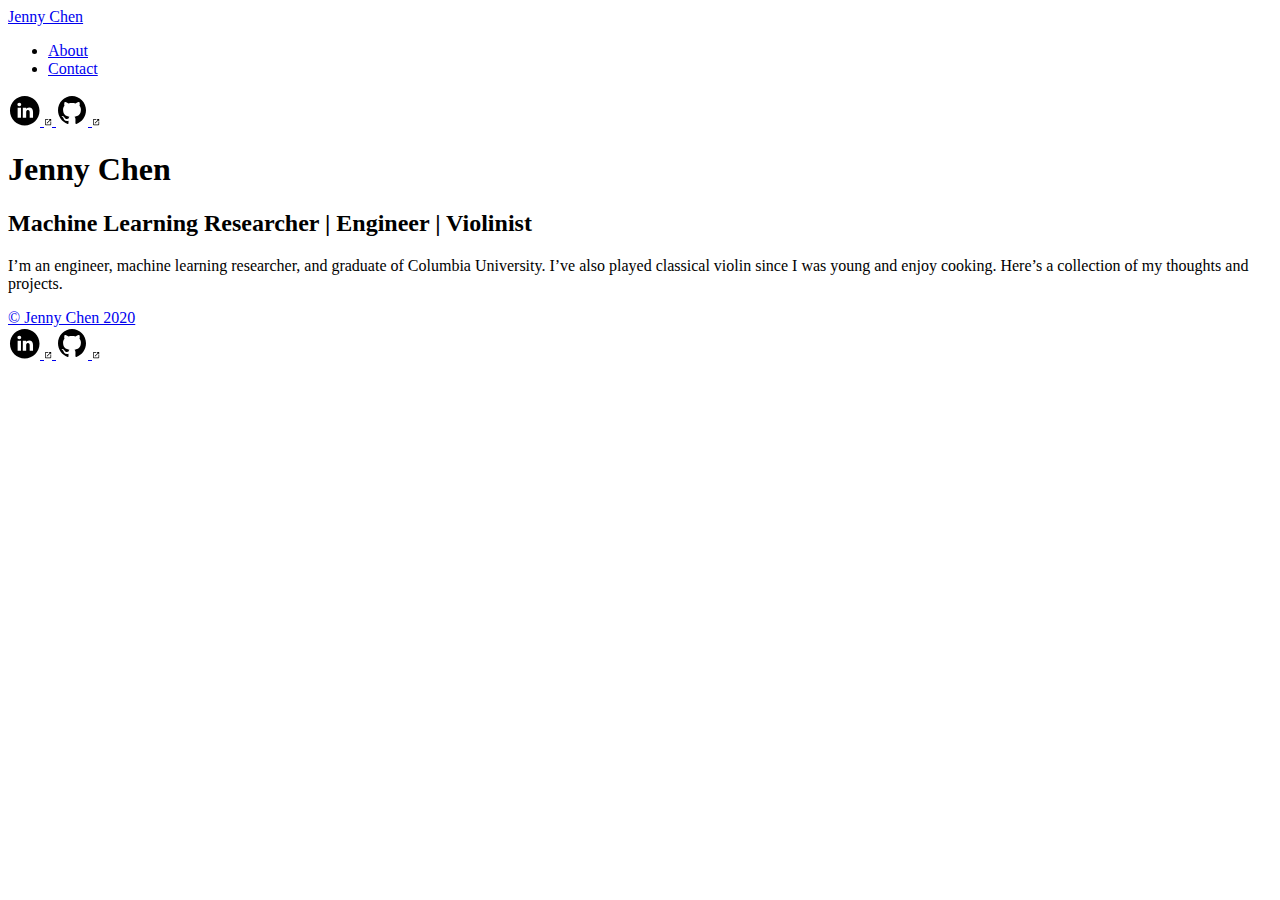
==== commit 1db4f8fb: "rebuilding site Tue Aug 11 00:21:51 PDT 2020" ====
--- a/index.html
+++ b/index.html
@@ -1,197 +1,202 @@
-<!DOCTYPE HTML>
+<!DOCTYPE html>
 <html lang="en-us">
-
-	<head>
-	<meta charset="utf-8" />
-	<meta http-equiv="X-UA-Compatible" content="IE=edge">
-	<meta name="viewport" content="width=device-width, initial-scale=1, user-scalable=no" />
-	<meta name="description" content="Your description">
-	<meta name="author" content="Jenny Chen">
-	<meta name="generator" content="Hugo 0.53" />
-	<title>Jenny Chen: Student, Developer, Violinist</title>
-	<!-- Stylesheets -->
+  <head>
+    <meta charset="utf-8">
+    <meta http-equiv="X-UA-Compatible" content="IE=edge,chrome=1">
+    
+    <title>Jenny Chen | Jenny Chen</title>
+    <meta name="viewport" content="width=device-width,minimum-scale=1">
+    <meta name="generator" content="Hugo 0.74.3" />
+    
+    
+      <META NAME="ROBOTS" CONTENT="NOINDEX, NOFOLLOW">
+    
+
+    
+    
+      <link href="/jenchen1398.github.io/dist/css/app.4fc0b62e4b82c997bb0041217cd6b979.css" rel="stylesheet">
+    
+
+    
+
+    
+      
+
+    
+
+    
+    
+      <link href="jenchen1398.github.io/index.xml" rel="alternate" type="application/rss+xml" title="Jenny Chen" />
+      <link href="jenchen1398.github.io/index.xml" rel="feed" type="application/rss+xml" title="Jenny Chen" />
+      
+    
+    
+    <meta property="og:title" content="Jenny Chen" />
+<meta property="og:description" content="Machine Learning Researcher | Engineer | Violinist" />
+<meta property="og:type" content="website" />
+<meta property="og:url" content="jenchen1398.github.io/" />
+
+<meta itemprop="name" content="Jenny Chen">
+<meta itemprop="description" content="Machine Learning Researcher | Engineer | Violinist">
+<meta name="twitter:card" content="summary"/>
+<meta name="twitter:title" content="Jenny Chen"/>
+<meta name="twitter:description" content="Machine Learning Researcher | Engineer | Violinist"/>
+
 	
-	<link rel="stylesheet" href="http://jenchen1398.github.io/css/main.css"/>
-	
-	
-
-	
-		<link rel="stylesheet" href="http://jenchen1398.github.io/css/my.css">
-	
-
-	<!-- Custom Fonts -->
-	<link href="http://jenchen1398.github.io/css/font-awesome.min.css" rel="stylesheet" type="text/css">
-
-	
-	<link rel="shortcut icon" type="image/x-icon" href="http://jenchen1398.github.io/favicon.ico">
-	<link rel="icon" type="image/x-icon" href="http://jenchen1398.github.io/favicon.ico">
-	
-
-	<!-- HTML5 Shim and Respond.js IE8 support of HTML5 elements and media queries -->
-	<!-- WARNING: Respond.js doesn't work if you view the page via file:// -->
-	<!--[if lt IE 9]>
-	<script src="js/ie/html5shiv.js"></script>
-	<script src="js/ie/html5shiv.jsrespond.min.js"></script>
-	<![endif]-->
-</head>
-	<body>
-
-	<!-- Wrapper -->
-		<div id="wrapper">
-
-			<!-- Header -->
-    <header id="header" class="alt style2=3">
-        <a href="http://jenchen1398.github.io/" class="logo"><img src="/img/logo.png" alt="" /></a>
-        <nav>
-            <a href="#menu">Menu</a>
-        </nav>
-    </header>
-
-<!-- Menu -->
-    <nav id="menu">
-        <ul class="links">
-            
-                <li><a href="/#">Home</a></li>
-            
-                <li><a href="/#one">Portfolio</a></li>
-            
-                <li><a href="/#two">About</a></li>
-            
-                <li><a href="/#footer">Contact</a></li>
-            
-
+  </head>
+
+  <body class="ma0 avenir bg-near-white">
+
+    
+
+  
+  
+  <header class="cover bg-top" style="background-image: url('jenchen1398.github.io/images/bruges_daffodils.JPG');">
+    <div class="bg-black-60">
+      <nav class="pv3 ph3 ph4-ns" role="navigation">
+  <div class="flex-l justify-between items-center center">
+    <a href="jenchen1398.github.io/" class="f3 fw2 hover-white no-underline white-90 dib">
+      
+        Jenny Chen
+      
+    </a>
+    <div class="flex-l items-center">
+      
+
+      
+        <ul class="pl0 mr3">
+          
+          <li class="list f5 f4-ns fw4 dib pr3">
+            <a class="hover-white no-underline white-90" href="jenchen1398.github.io/about/" title="About page">
+              About
+            </a>
+          </li>
+          
+          <li class="list f5 f4-ns fw4 dib pr3">
+            <a class="hover-white no-underline white-90" href="jenchen1398.github.io/contact/" title="Contact page">
+              Contact
+            </a>
+          </li>
+          
         </ul>
-        <ul class="actions vertical">
-            
-            
-        </ul>
-    </nav>
-
-			<!-- Banner -->
-    <section id="banner" class="major">
-        <div class="inner">
-            <header class="major">
-                <h1>Hi, my name is Jenny</h1>
-            </header>
-            <div class="content">
-                <p>Student, Developer, Violinist</p>
-                <ul class="actions">
-                    <li><a href="#two" class="button next scrolly">About Me</a></li>
-                </ul>
-            </div>
-        </div>
-    </section>
-
-		<!-- Main -->
-			<div id="main">
-
-				
-					<!-- Header -->
-    <section id="one" class="tiles">
+      
+      
+
+
+
+
+
+
+
+<a href="https://www.linkedin.com/in/jc4686/" target="_blank" class="link-transition linkedin link dib z-999 pt3 pt0-l mr1" title="LinkedIn link" rel="noopener" aria-label="follow on LinkedIn——Opens in a new window">
+  <svg  height="32px"  style="enable-background:new 0 0 65 65;" version="1.1" viewBox="0 0 65 65" width="32px" xml:space="preserve" xmlns="http://www.w3.org/2000/svg" xmlns:xlink="http://www.w3.org/1999/xlink">
+  <path d="M50.837,48.137V36.425c0-6.275-3.35-9.195-7.816-9.195  c-3.604,0-5.219,1.983-6.119,3.374V27.71h-6.79c0.09,1.917,0,20.427,0,20.427h6.79V36.729c0-0.609,0.044-1.219,0.224-1.655  c0.49-1.22,1.607-2.483,3.482-2.483c2.458,0,3.44,1.873,3.44,4.618v10.929H50.837z M22.959,24.922c2.367,0,3.842-1.57,3.842-3.531  c-0.044-2.003-1.475-3.528-3.797-3.528s-3.841,1.524-3.841,3.528c0,1.961,1.474,3.531,3.753,3.531H22.959z M34,64  C17.432,64,4,50.568,4,34C4,17.431,17.432,4,34,4s30,13.431,30,30C64,50.568,50.568,64,34,64z M26.354,48.137V27.71h-6.789v20.427  H26.354z" style="fill-rule:evenodd;clip-rule:evenodd;fill:;"/>
+</svg>
+
+<span class="new-window"><svg  height="8px"  style="enable-background:new 0 0 1000 1000;" version="1.1" viewBox="0 0 1000 1000" width="8px" xml:space="preserve" xmlns="http://www.w3.org/2000/svg" xmlns:xlink="http://www.w3.org/1999/xlink" >
+<path d="M598 128h298v298h-86v-152l-418 418-60-60 418-418h-152v-86zM810 810v-298h86v298c0 46-40 86-86 86h-596c-48 0-86-40-86-86v-596c0-46 38-86 86-86h298v86h-298v596h596z" style="fill-rule:evenodd;clip-rule:evenodd;fill:;"/>
+</svg>
+</span></a>
+
+
+<a href="https://github.com/jenchen1398/" target="_blank" class="link-transition github link dib z-999 pt3 pt0-l mr1" title="Github link" rel="noopener" aria-label="follow on Github——Opens in a new window">
+  <svg  height="32px"  style="enable-background:new 0 0 512 512;" version="1.1" viewBox="0 0 512 512" width="32px" xml:space="preserve" xmlns="http://www.w3.org/2000/svg" xmlns:xlink="http://www.w3.org/1999/xlink" >
+  <path d="M256,32C132.3,32,32,134.8,32,261.7c0,101.5,64.2,187.5,153.2,217.9c11.2,2.1,15.3-5,15.3-11.1   c0-5.5-0.2-19.9-0.3-39.1c-62.3,13.9-75.5-30.8-75.5-30.8c-10.2-26.5-24.9-33.6-24.9-33.6c-20.3-14.3,1.5-14,1.5-14   c22.5,1.6,34.3,23.7,34.3,23.7c20,35.1,52.4,25,65.2,19.1c2-14.8,7.8-25,14.2-30.7c-49.7-5.8-102-25.5-102-113.5   c0-25.1,8.7-45.6,23-61.6c-2.3-5.8-10-29.2,2.2-60.8c0,0,18.8-6.2,61.6,23.5c17.9-5.1,37-7.6,56.1-7.7c19,0.1,38.2,2.6,56.1,7.7   c42.8-29.7,61.5-23.5,61.5-23.5c12.2,31.6,4.5,55,2.2,60.8c14.3,16.1,23,36.6,23,61.6c0,88.2-52.4,107.6-102.3,113.3   c8,7.1,15.2,21.1,15.2,42.5c0,30.7-0.3,55.5-0.3,63c0,6.1,4,13.3,15.4,11C415.9,449.1,480,363.1,480,261.7   C480,134.8,379.7,32,256,32z"/>
+</svg>
+
+<span class="new-window"><svg  height="8px"  style="enable-background:new 0 0 1000 1000;" version="1.1" viewBox="0 0 1000 1000" width="8px" xml:space="preserve" xmlns="http://www.w3.org/2000/svg" xmlns:xlink="http://www.w3.org/1999/xlink" >
+<path d="M598 128h298v298h-86v-152l-418 418-60-60 418-418h-152v-86zM810 810v-298h86v298c0 46-40 86-86 86h-596c-48 0-86-40-86-86v-596c0-46 38-86 86-86h298v86h-298v596h596z" style="fill-rule:evenodd;clip-rule:evenodd;fill:;"/>
+</svg>
+</span></a>
+
+
+
+
+
+
+
+
+    </div>
+  </div>
+</nav>
+
+      <div class="tc-l pv4 pv6-l ph3 ph4-ns">
+        <h1 class="f2 f-subheadline-l fw2 white-90 mb0 lh-title">
+          Jenny Chen
+        </h1>
         
-        <article>
-            <span class="image">
-                <img src=" img/img/blog/cat.jpg" alt="" />
-            </span>
-            <header class="major">
-                <h3><a href="http://jenchen1398.github.io/blog/music-style" class="link">Music Style Transfer</a></h3>
-                <p></p>
-            </header>
-        </article>
+          <h2 class="fw1 f5 f3-l white-80 measure-wide-l center mt3">
+            Machine Learning Researcher | Engineer | Violinist
+          </h2>
         
-        <article>
-            <span class="image">
-                <img src=" img/acoruna.jpg" alt="" />
-            </span>
-            <header class="major">
-                <h3><a href="http://jenchen1398.github.io/blog/spain" class="link">Studying &amp; Traveling in Spain</a></h3>
-                <p></p>
-            </header>
-        </article>
-        
-    </section>
-				
-
-				
-					<!-- Two -->
-    <section id="two">
-        <div class="inner">
-            <header class="major">
-                <h2>I am an undergraduate student studying CS and music at Columbia University</h2>
-            </header>
-            <p>I love finding ways in which technology itself can be stretched to new limits when integrated with other fields.  I&#39;ve researched feature engineering in deep convolutional neural nets and style transfer in artistic media (music). At Columbia, I&#39;m the President of Columbia Classical Performers and am a member of ADI.</p>
-            <p>As a violinist, I&#39;ve been invited to perform at Carnegie Hall as 1st place winner of the American Protégé International Concerto Competition and as a trio in the Columbia Chamber Players. I&#39;ve served as co-concertmaster of the Idyllwild Arts Orchestra and was a violinist at the Aspen Music Festival. In San Diego, I founded the Music Outreach Club and led a team of 30 people to provide free music education &amp; therapy, and hosted benefit concerts to raise over $5000 for charities (Coffee 4 Kids Honduras &amp; Liberty in North Korea). I currently study violin with Stefan Jackiw on scholarship from the Columbia Dolan Prize.</p>
-            <ul class="actions">
-                <li><a href="http://jenchen1398.github.io/blog" class="button next">Read My Blog</a></li>
-            </ul>
-        </div>
-    </section>
-				
-
-			</div>
-
-		<!-- Contact -->
-			
-
-		<!-- Footer -->
-			
-				<!-- Footer -->
-    <footer id="footer">
-        <div class="inner">
-            <section>
-                <div class="contact-method column">
-                    <span class="icon alt fa-envelope"></span>
-                    
-                    <h3>Email</h3>
-                    <a href="mailto:jc4686@columbia.edu">jc4686@columbia.edu</a>
-                    
-                </div>
-              
-                 <div class="contact-method column">
-                        <span class="icon alt fa-linkedin"></span>
-                        
-                        <h3>Linkedin</h3>
-                        <a href="https://linkedin.com/in/jc4686" target="_blank">linkedin.com/in/jc4686</a>
-                        
-                </div>
-                
-                  <div class="contact-method column">
-                    <span class="icon alt fa-github"></span>
-                    
-                    <h3>Github</h3>
-                    <a href="https://github.com/jenchen1398" target="_blank">github.com/jenchen1398</a>
-                    
-                </div>
-            </section>
-            <ul class="copyright">
-                <li>&copy; Jenny Chen 2018</li>
-                
-                <li>Design:  <a href="https://www.html5up.net">HTML5 UP</a></li>
-                
-            </ul>
-        </div>
-    </footer>
-			
-
-		</div>
-
-	<!-- Scripts -->
-		<!-- Scripts -->
-    <!-- jQuery -->
-    <script src="http://jenchen1398.github.io/js/jquery.min.js"></script>
-    <script src="http://jenchen1398.github.io/js/jquery.scrolly.min.js"></script>
-    <script src="http://jenchen1398.github.io/js/jquery.scrollex.min.js"></script>
-    <script src="http://jenchen1398.github.io/js/skel.min.js"></script>
-    <script src="http://jenchen1398.github.io/js/util.js"></script>
-
-    
-
-    <!-- Main JS -->
-    <script src="http://jenchen1398.github.io/js/main.js"></script>
-
-    
-
-    
-
-	</body>
-</html>+      </div>
+    </div>
+  </header>
+
+
+    <main class="pb7" role="main">
+      
+  <article class="cf ph3 ph5-l pv3 pv4-l f4 tc-l center measure-wide lh-copy mid-gray">
+    <p>I&rsquo;m an engineer, machine learning researcher, and graduate of Columbia University. I&rsquo;ve also played classical violin since I was young and enjoy cooking. Here&rsquo;s a collection of my thoughts and projects.</p>
+
+  </article>
+  
+  
+  
+  
+  
+  
+  
+
+    </main>
+    <footer class="bg-black bottom-0 w-100 pa3" role="contentinfo">
+  <div class="flex justify-between">
+  <a class="f4 fw4 hover-white no-underline white-70 dn dib-ns pv2 ph3" href="jenchen1398.github.io" >
+    &copy;  Jenny Chen 2020 
+  </a>
+    <div>
+
+
+
+
+
+
+
+<a href="https://www.linkedin.com/in/jc4686/" target="_blank" class="link-transition linkedin link dib z-999 pt3 pt0-l mr1" title="LinkedIn link" rel="noopener" aria-label="follow on LinkedIn——Opens in a new window">
+  <svg  height="32px"  style="enable-background:new 0 0 65 65;" version="1.1" viewBox="0 0 65 65" width="32px" xml:space="preserve" xmlns="http://www.w3.org/2000/svg" xmlns:xlink="http://www.w3.org/1999/xlink">
+  <path d="M50.837,48.137V36.425c0-6.275-3.35-9.195-7.816-9.195  c-3.604,0-5.219,1.983-6.119,3.374V27.71h-6.79c0.09,1.917,0,20.427,0,20.427h6.79V36.729c0-0.609,0.044-1.219,0.224-1.655  c0.49-1.22,1.607-2.483,3.482-2.483c2.458,0,3.44,1.873,3.44,4.618v10.929H50.837z M22.959,24.922c2.367,0,3.842-1.57,3.842-3.531  c-0.044-2.003-1.475-3.528-3.797-3.528s-3.841,1.524-3.841,3.528c0,1.961,1.474,3.531,3.753,3.531H22.959z M34,64  C17.432,64,4,50.568,4,34C4,17.431,17.432,4,34,4s30,13.431,30,30C64,50.568,50.568,64,34,64z M26.354,48.137V27.71h-6.789v20.427  H26.354z" style="fill-rule:evenodd;clip-rule:evenodd;fill:;"/>
+</svg>
+
+<span class="new-window"><svg  height="8px"  style="enable-background:new 0 0 1000 1000;" version="1.1" viewBox="0 0 1000 1000" width="8px" xml:space="preserve" xmlns="http://www.w3.org/2000/svg" xmlns:xlink="http://www.w3.org/1999/xlink" >
+<path d="M598 128h298v298h-86v-152l-418 418-60-60 418-418h-152v-86zM810 810v-298h86v298c0 46-40 86-86 86h-596c-48 0-86-40-86-86v-596c0-46 38-86 86-86h298v86h-298v596h596z" style="fill-rule:evenodd;clip-rule:evenodd;fill:;"/>
+</svg>
+</span></a>
+
+
+<a href="https://github.com/jenchen1398/" target="_blank" class="link-transition github link dib z-999 pt3 pt0-l mr1" title="Github link" rel="noopener" aria-label="follow on Github——Opens in a new window">
+  <svg  height="32px"  style="enable-background:new 0 0 512 512;" version="1.1" viewBox="0 0 512 512" width="32px" xml:space="preserve" xmlns="http://www.w3.org/2000/svg" xmlns:xlink="http://www.w3.org/1999/xlink" >
+  <path d="M256,32C132.3,32,32,134.8,32,261.7c0,101.5,64.2,187.5,153.2,217.9c11.2,2.1,15.3-5,15.3-11.1   c0-5.5-0.2-19.9-0.3-39.1c-62.3,13.9-75.5-30.8-75.5-30.8c-10.2-26.5-24.9-33.6-24.9-33.6c-20.3-14.3,1.5-14,1.5-14   c22.5,1.6,34.3,23.7,34.3,23.7c20,35.1,52.4,25,65.2,19.1c2-14.8,7.8-25,14.2-30.7c-49.7-5.8-102-25.5-102-113.5   c0-25.1,8.7-45.6,23-61.6c-2.3-5.8-10-29.2,2.2-60.8c0,0,18.8-6.2,61.6,23.5c17.9-5.1,37-7.6,56.1-7.7c19,0.1,38.2,2.6,56.1,7.7   c42.8-29.7,61.5-23.5,61.5-23.5c12.2,31.6,4.5,55,2.2,60.8c14.3,16.1,23,36.6,23,61.6c0,88.2-52.4,107.6-102.3,113.3   c8,7.1,15.2,21.1,15.2,42.5c0,30.7-0.3,55.5-0.3,63c0,6.1,4,13.3,15.4,11C415.9,449.1,480,363.1,480,261.7   C480,134.8,379.7,32,256,32z"/>
+</svg>
+
+<span class="new-window"><svg  height="8px"  style="enable-background:new 0 0 1000 1000;" version="1.1" viewBox="0 0 1000 1000" width="8px" xml:space="preserve" xmlns="http://www.w3.org/2000/svg" xmlns:xlink="http://www.w3.org/1999/xlink" >
+<path d="M598 128h298v298h-86v-152l-418 418-60-60 418-418h-152v-86zM810 810v-298h86v298c0 46-40 86-86 86h-596c-48 0-86-40-86-86v-596c0-46 38-86 86-86h298v86h-298v596h596z" style="fill-rule:evenodd;clip-rule:evenodd;fill:;"/>
+</svg>
+</span></a>
+
+
+
+
+
+
+
+</div>
+  </div>
+</footer>
+
+    
+
+  <script src="/jenchen1398.github.io/dist/js/app.3fc0f988d21662902933.js"></script>
+
+
+  </body>
+</html>
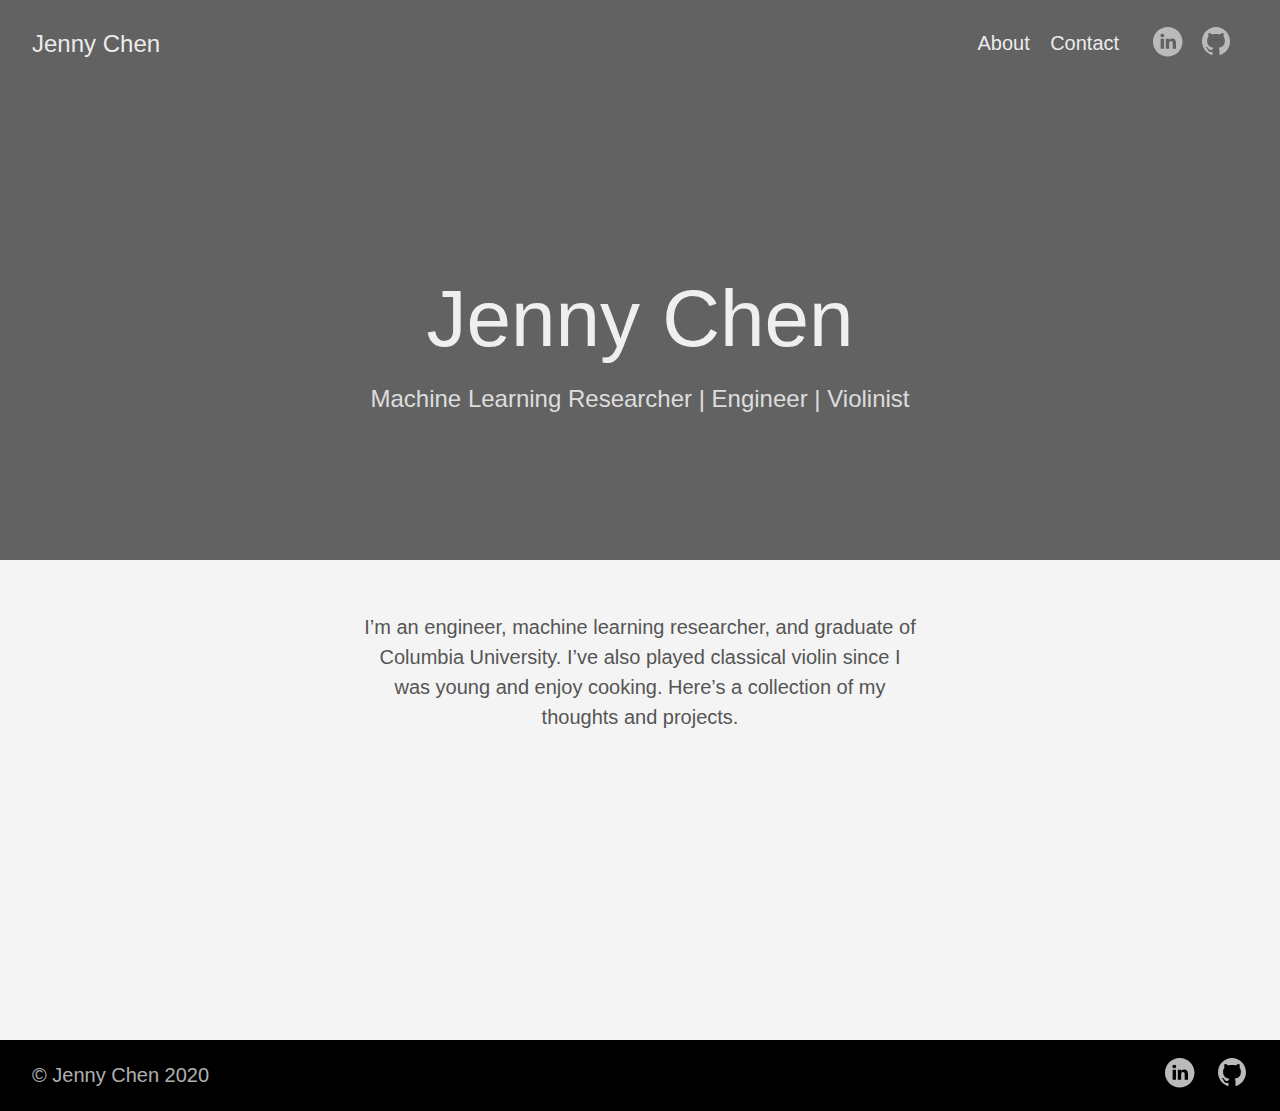
==== commit 3b7115be: "rebuilding site Tue Aug 11 01:03:18 PDT 2020" ====
--- a/index.html
+++ b/index.html
@@ -14,27 +14,27 @@
 
     
     
-      <link href="/jenchen1398.github.io/dist/css/app.4fc0b62e4b82c997bb0041217cd6b979.css" rel="stylesheet">
-    
-
-    
-
-    
-      
-
-    
-
-    
-    
-      <link href="jenchen1398.github.io/index.xml" rel="alternate" type="application/rss+xml" title="Jenny Chen" />
-      <link href="jenchen1398.github.io/index.xml" rel="feed" type="application/rss+xml" title="Jenny Chen" />
+      <link href="/dist/css/app.4fc0b62e4b82c997bb0041217cd6b979.css" rel="stylesheet">
+    
+
+    
+
+    
+      
+
+    
+
+    
+    
+      <link href="/index.xml" rel="alternate" type="application/rss+xml" title="Jenny Chen" />
+      <link href="/index.xml" rel="feed" type="application/rss+xml" title="Jenny Chen" />
       
     
     
     <meta property="og:title" content="Jenny Chen" />
 <meta property="og:description" content="Machine Learning Researcher | Engineer | Violinist" />
 <meta property="og:type" content="website" />
-<meta property="og:url" content="jenchen1398.github.io/" />
+<meta property="og:url" content="https://jenny-chen.net/" />
 
 <meta itemprop="name" content="Jenny Chen">
 <meta itemprop="description" content="Machine Learning Researcher | Engineer | Violinist">
@@ -51,11 +51,11 @@
 
   
   
-  <header class="cover bg-top" style="background-image: url('jenchen1398.github.io/images/bruges_daffodils.JPG');">
+  <header class="cover bg-top" style="background-image: url('https://jenny-chen.net/images/bruges_daffodils.JPG');">
     <div class="bg-black-60">
       <nav class="pv3 ph3 ph4-ns" role="navigation">
   <div class="flex-l justify-between items-center center">
-    <a href="jenchen1398.github.io/" class="f3 fw2 hover-white no-underline white-90 dib">
+    <a href="/" class="f3 fw2 hover-white no-underline white-90 dib">
       
         Jenny Chen
       
@@ -67,13 +67,13 @@
         <ul class="pl0 mr3">
           
           <li class="list f5 f4-ns fw4 dib pr3">
-            <a class="hover-white no-underline white-90" href="jenchen1398.github.io/about/" title="About page">
+            <a class="hover-white no-underline white-90" href="/about/" title="About page">
               About
             </a>
           </li>
           
           <li class="list f5 f4-ns fw4 dib pr3">
-            <a class="hover-white no-underline white-90" href="jenchen1398.github.io/contact/" title="Contact page">
+            <a class="hover-white no-underline white-90" href="/contact/" title="Contact page">
               Contact
             </a>
           </li>
@@ -151,7 +151,7 @@
     </main>
     <footer class="bg-black bottom-0 w-100 pa3" role="contentinfo">
   <div class="flex justify-between">
-  <a class="f4 fw4 hover-white no-underline white-70 dn dib-ns pv2 ph3" href="jenchen1398.github.io" >
+  <a class="f4 fw4 hover-white no-underline white-70 dn dib-ns pv2 ph3" href="https://jenny-chen.net/" >
     &copy;  Jenny Chen 2020 
   </a>
     <div>
@@ -195,7 +195,7 @@
 
     
 
-  <script src="/jenchen1398.github.io/dist/js/app.3fc0f988d21662902933.js"></script>
+  <script src="/dist/js/app.3fc0f988d21662902933.js"></script>
 
 
   </body>
